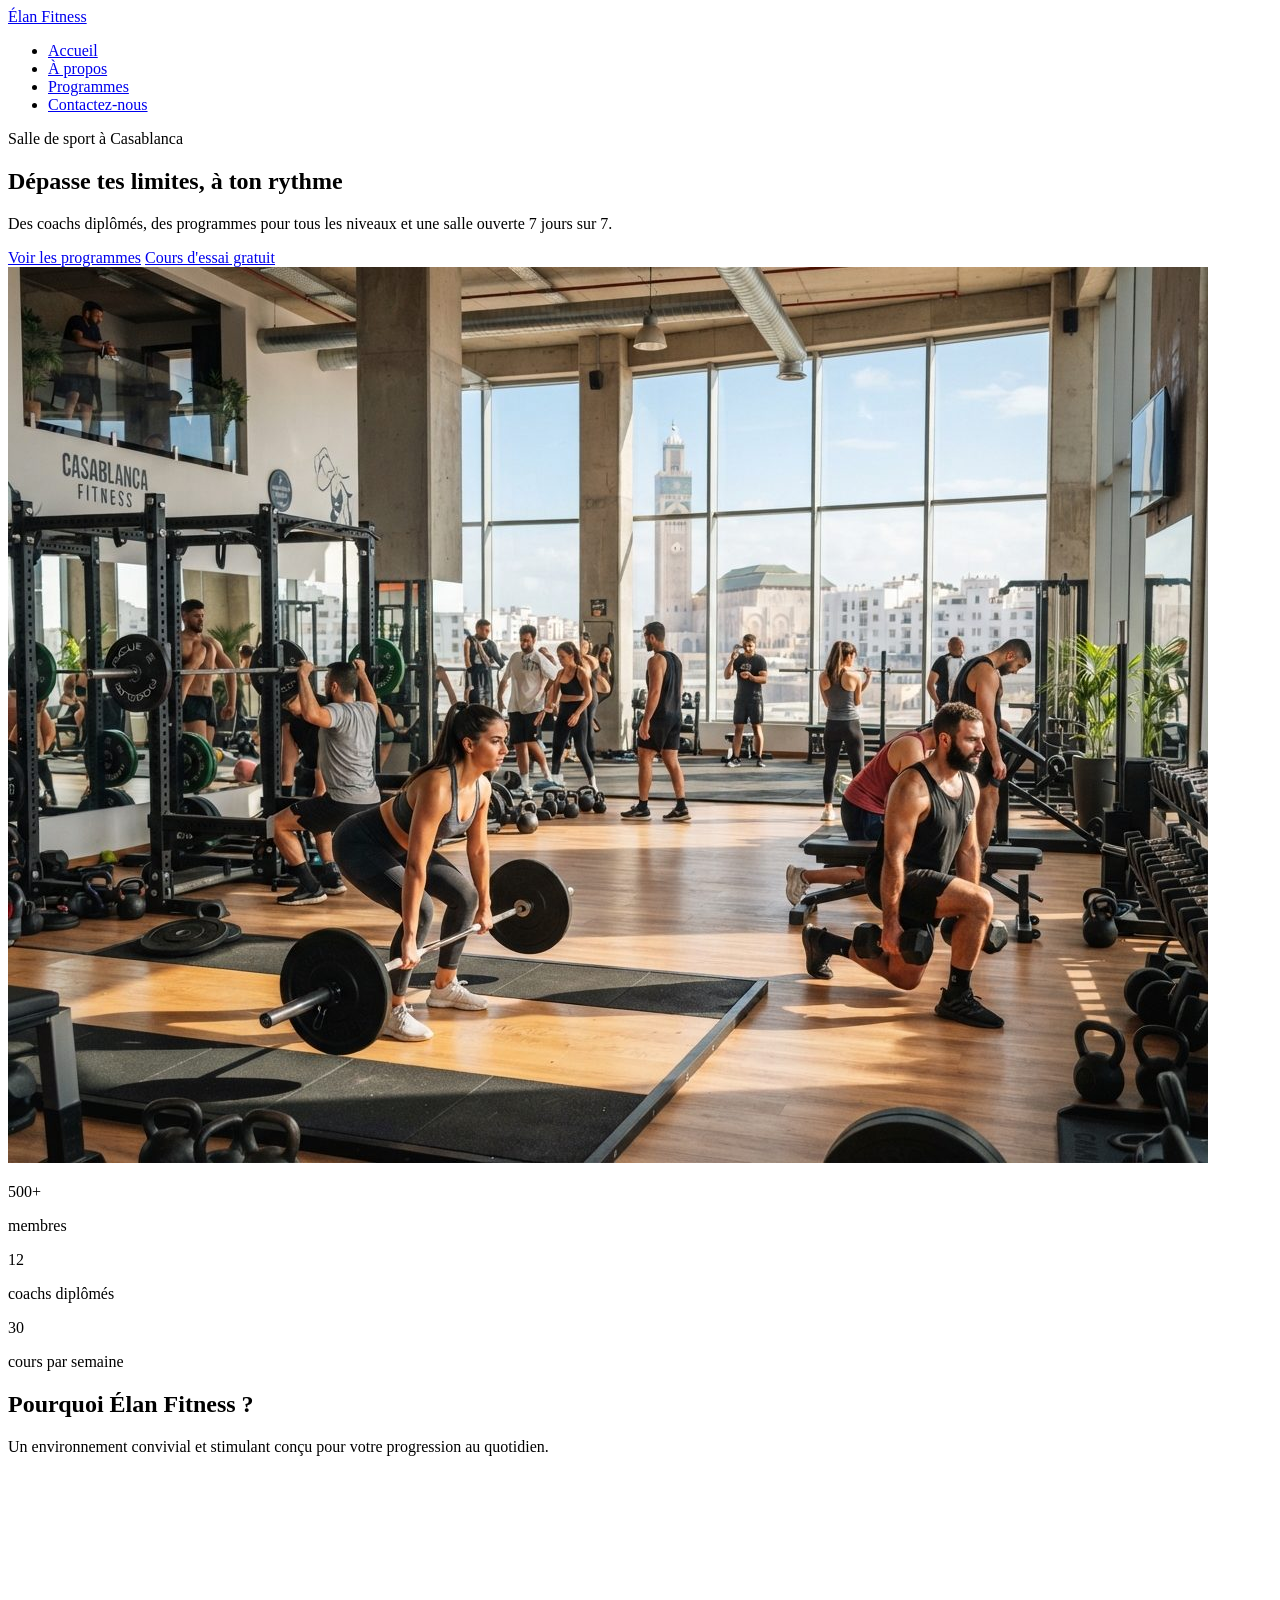
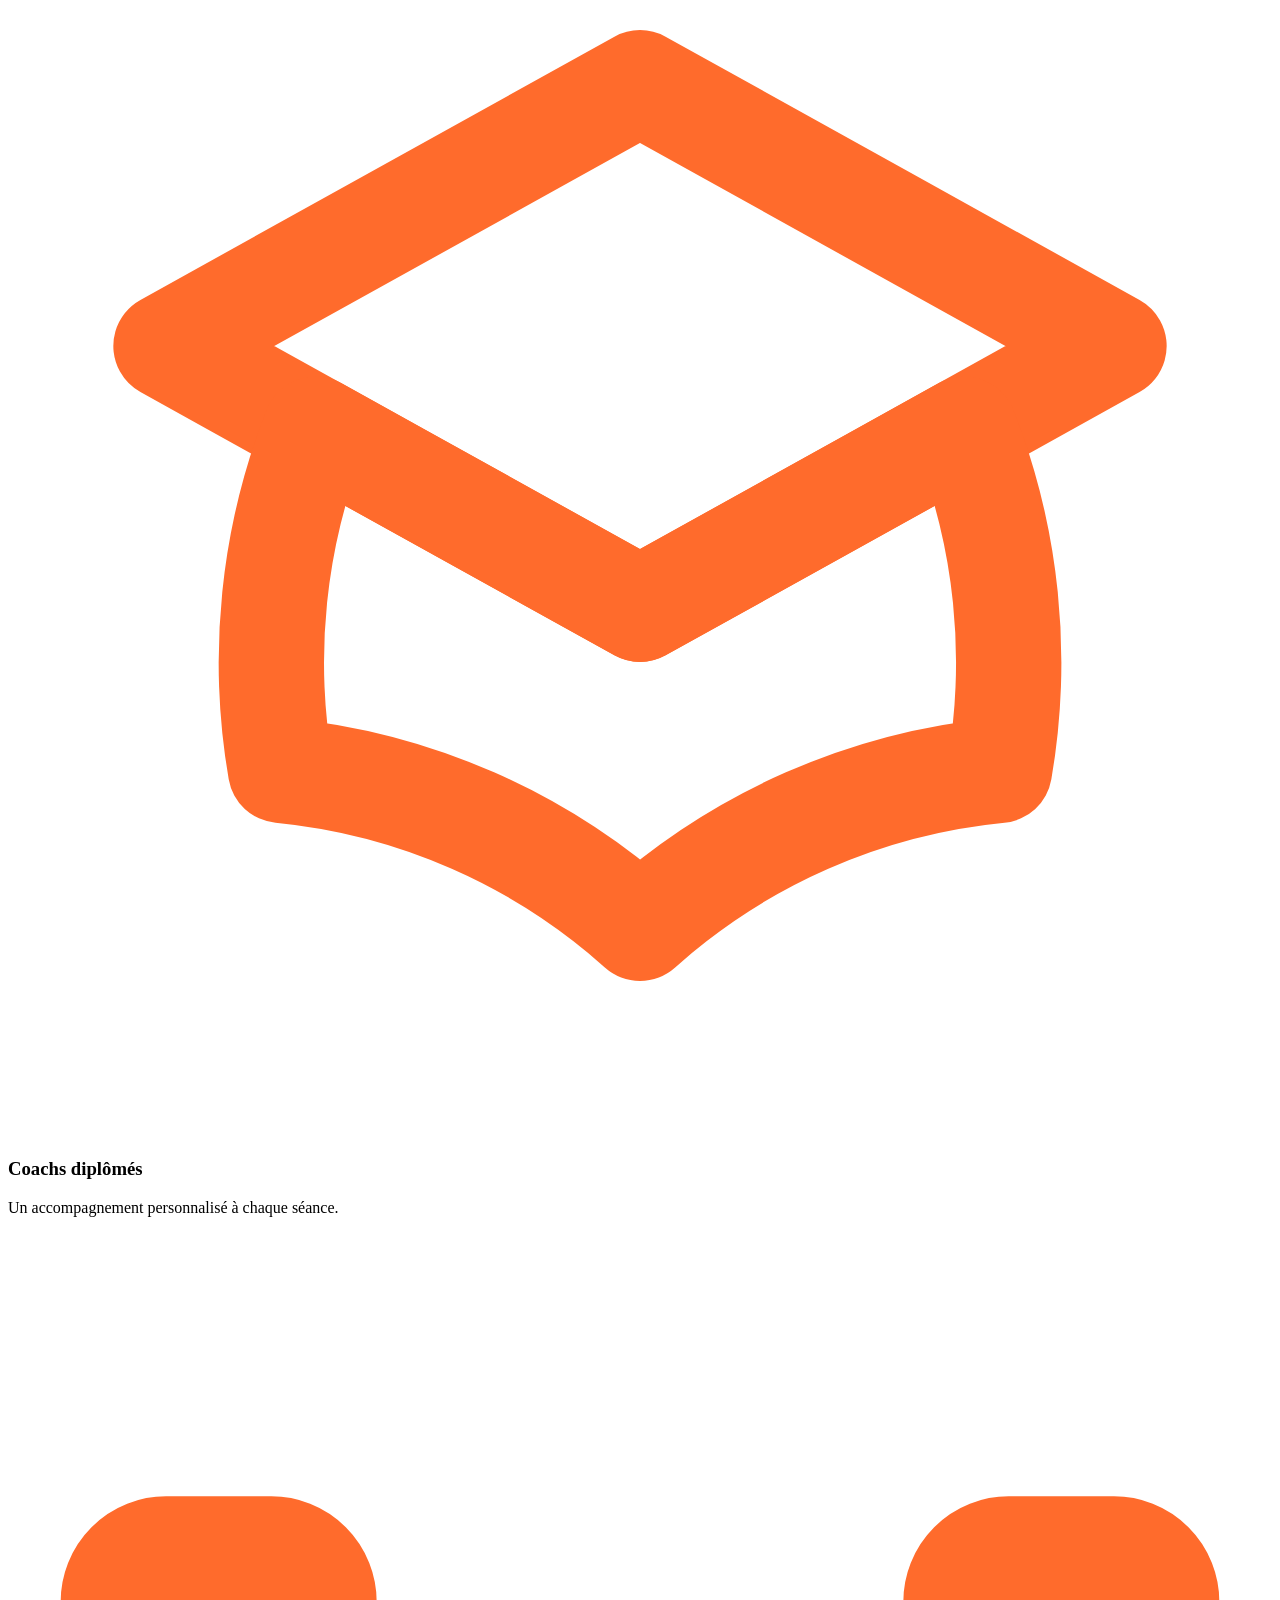
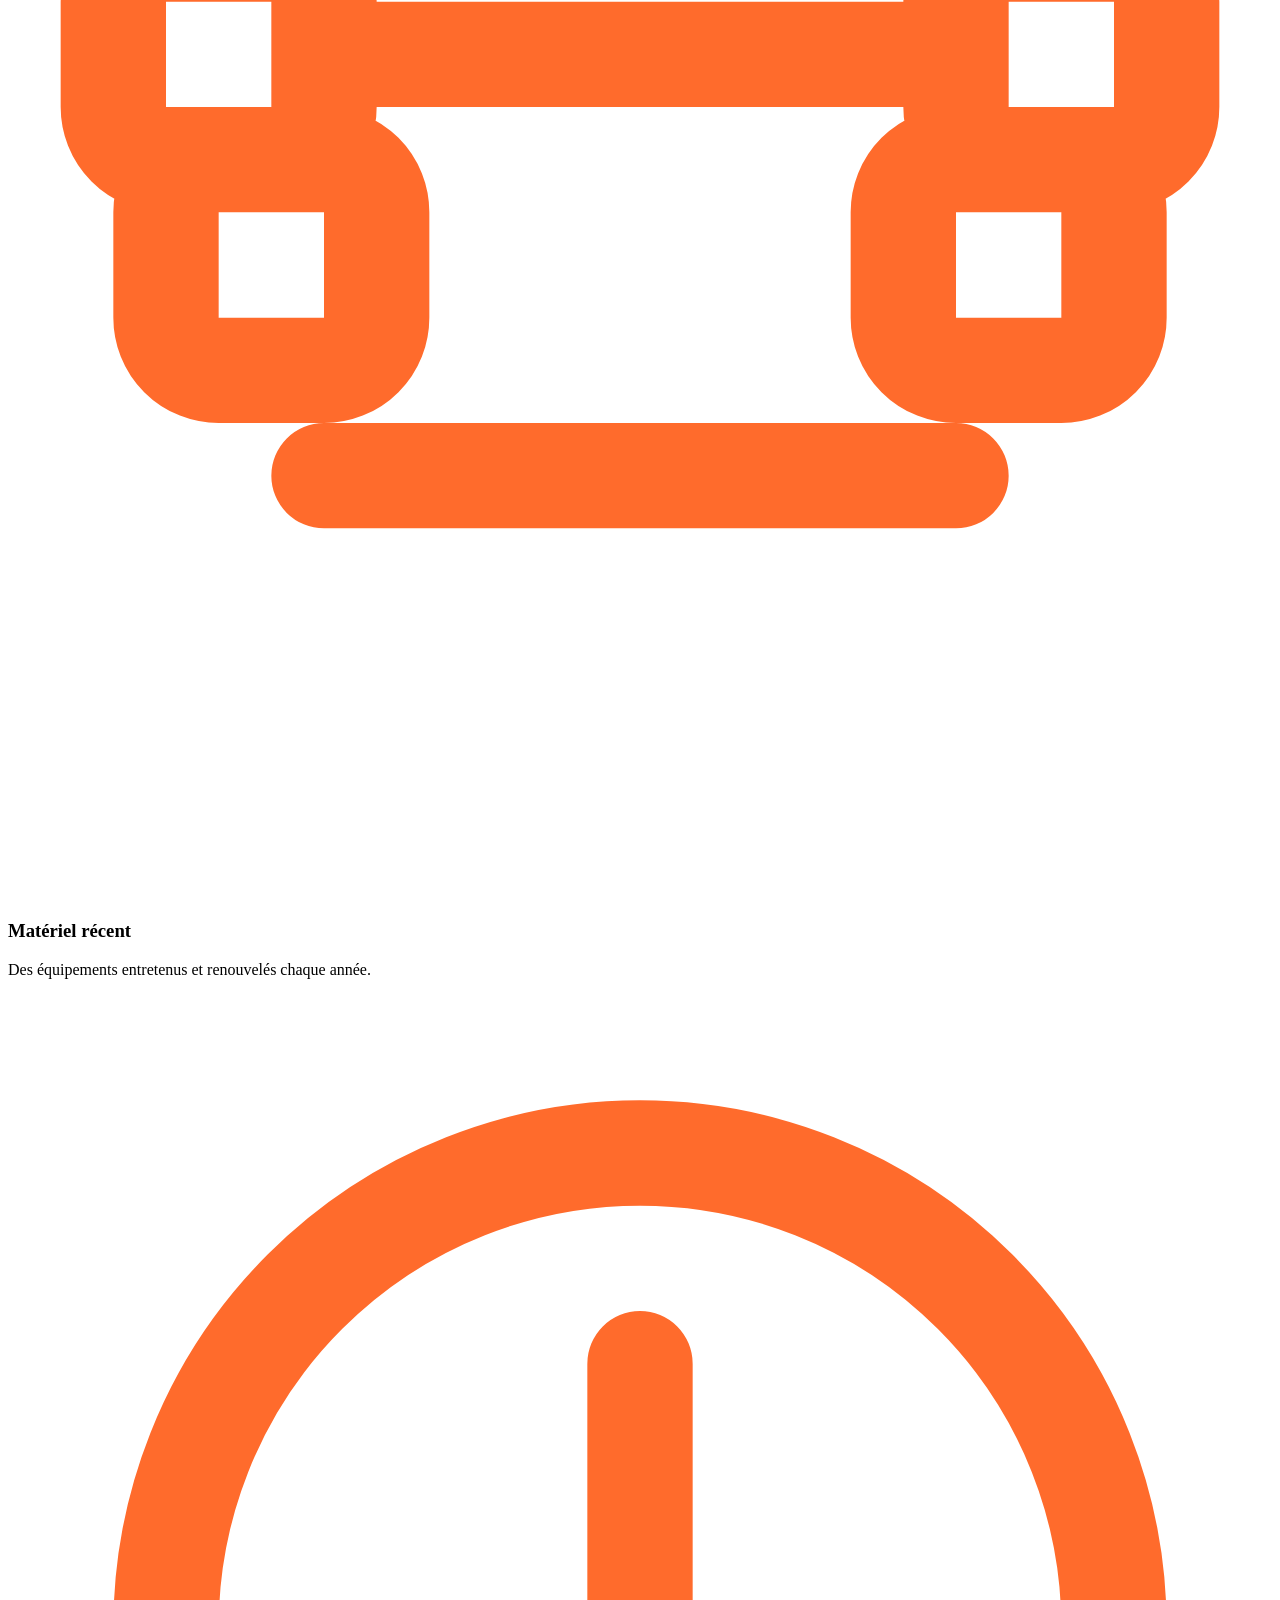
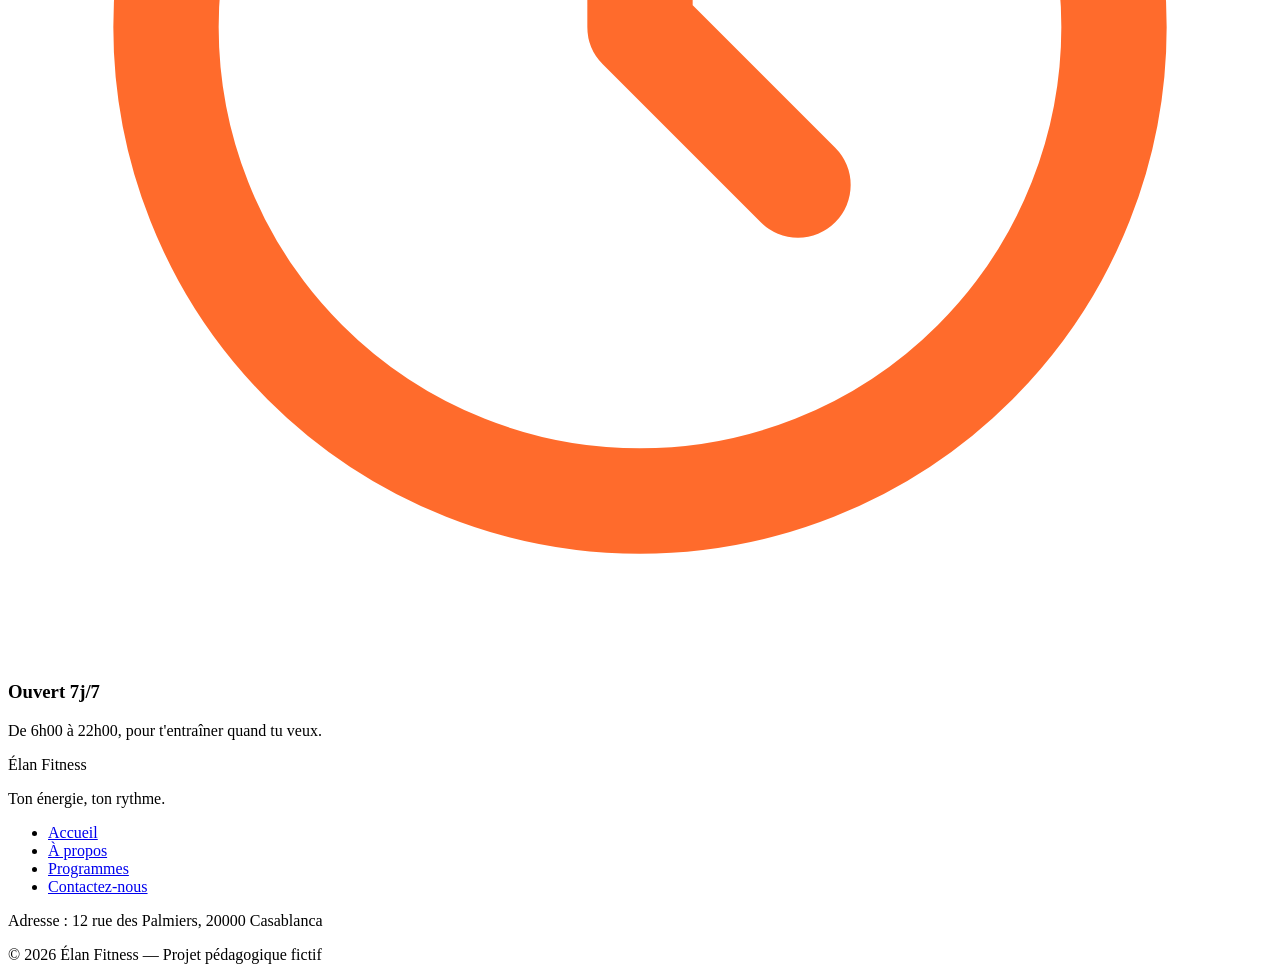
==== brief-1/index.html @ 72421d7d "contacter-nous" ====
<!DOCTYPE html>
<html lang="fr">
<head>
  <meta charset="UTF-8">
  <meta name="viewport" content="width=device-width, initial-scale=1">
  <meta name="description" content="Élan Fitness, salle de sport à Casablanca : musculation, yoga, cardio et boxe fitness avec des coachs diplômés. Réservez votre cours d'essai gratuit.">
  <title>Élan Fitness | Salle de sport à Casablanca</title>

  <link rel="preconnect" href="https://fonts.googleapis.com">
  <link rel="preconnect" href="https://fonts.gstatic.com" crossorigin>
  <link href="https://fonts.googleapis.com/css2?family=Inter:wght@400;500;600&family=Poppins:wght@600;700;800&display=swap" rel="stylesheet">

  <link rel="stylesheet" href="style.css">
</head>

<body>

  <header class="en-tete">
    <div class="conteneur en-tete-contenu">
      <a href="index.html" class="logo">Élan Fitness</a>

      <nav aria-label="Navigation principale">
        <ul class="menu">
          <li><a href="index.html" class="lien-actif">Accueil</a></li>
          <li><a href="propos.html"  >À propos</a></li>
          <li><a href="programmes.html"  >Programmes</a></li>
          <li><a href="contact.html" >Contactez-nous</a></li>
        </ul>
      </nav>
    </div>
  </header>

  <main>

    <section id="accueil" class="hero">
      <div class="conteneur">

        <div class="hero-contenu">
          <div class="hero-texte">
            <p class="sur-titre">Salle de sport à Casablanca</p>
            <h1>Dépasse tes limites, à ton rythme</h1>
            <p class="hero-description">
              Des coachs diplômés, des programmes pour tous les niveaux et une salle ouverte 7 jours sur 7.
            </p>
            <div class="boutons">
              <a href="#programmes" class="bouton bouton-principal">Voir les programmes</a>
              <a href="#contact" class="bouton bouton-secondaire">Cours d'essai gratuit</a>
            </div>
          </div>

          <img class="hero-image" src="img/hero.jpg" alt="Des personnes s'entraînent dans une salle de sport lumineuse à Casablanca">
        </div>

        <div class="chiffres">
          <div class="chiffre">
            <p class="chiffre-nombre">500+</p>
            <p>membres</p>
          </div>
          <div class="chiffre">
            <p class="chiffre-nombre">12</p>
            <p>coachs diplômés</p>
          </div>
          <div class="chiffre">
            <p class="chiffre-nombre">30</p>
            <p>cours par semaine</p>
          </div>
        </div>

      </div>
    </section>

    <section class="section section-blanche">
      <div class="conteneur">

        <div class="section-titre">
          <h2>Pourquoi Élan Fitness ?</h2>
          <p>Un environnement convivial et stimulant conçu pour votre progression au quotidien.</p>
        </div>

        <div class="cartes">
          <article class="carte carte-avantage">
            <div class="icone"><img src="img/icone-coach.svg" alt=""></div>
            <h3>Coachs diplômés</h3>
            <p>Un accompagnement personnalisé à chaque séance.</p>
          </article>

          <article class="carte carte-avantage">
            <div class="icone"><img src="img/icone-materiel.svg" alt=""></div>
            <h3>Matériel récent</h3>
            <p>Des équipements entretenus et renouvelés chaque année.</p>
          </article>

          <article class="carte carte-avantage">
            <div class="icone"><img src="img/icone-horloge.svg" alt=""></div>
            <h3>Ouvert 7j/7</h3>
            <p>De 6h00 à 22h00, pour t'entraîner quand tu veux.</p>
          </article>
        </div>

      </div>
    </section>

  </main>

  <footer class="pied-de-page">
    <div class="conteneur">

      <div class="pied-haut">
        <div>
          <p class="logo logo-clair">Élan Fitness</p>
          <p class="slogan">Ton énergie, ton rythme.</p>
        </div>

        <nav aria-label="Navigation du pied de page">
          <ul class="menu menu-pied">
            <li><a href="index.html">Accueil</a></li>
            <li><a href="propos.html">À propos</a></li>
            <li><a href="programmes.html">Programmes</a></li>
            <li><a href="contact.html">Contactez-nous</a></li>
          </ul>
        </nav>
      </div>

      <div class="pied-bas">
        <p>Adresse : 12 rue des Palmiers, 20000 Casablanca</p>
        <p>&copy; 2026 Élan Fitness — Projet pédagogique fictif</p>
      </div>

    </div>
  </footer>

</body>
</html>
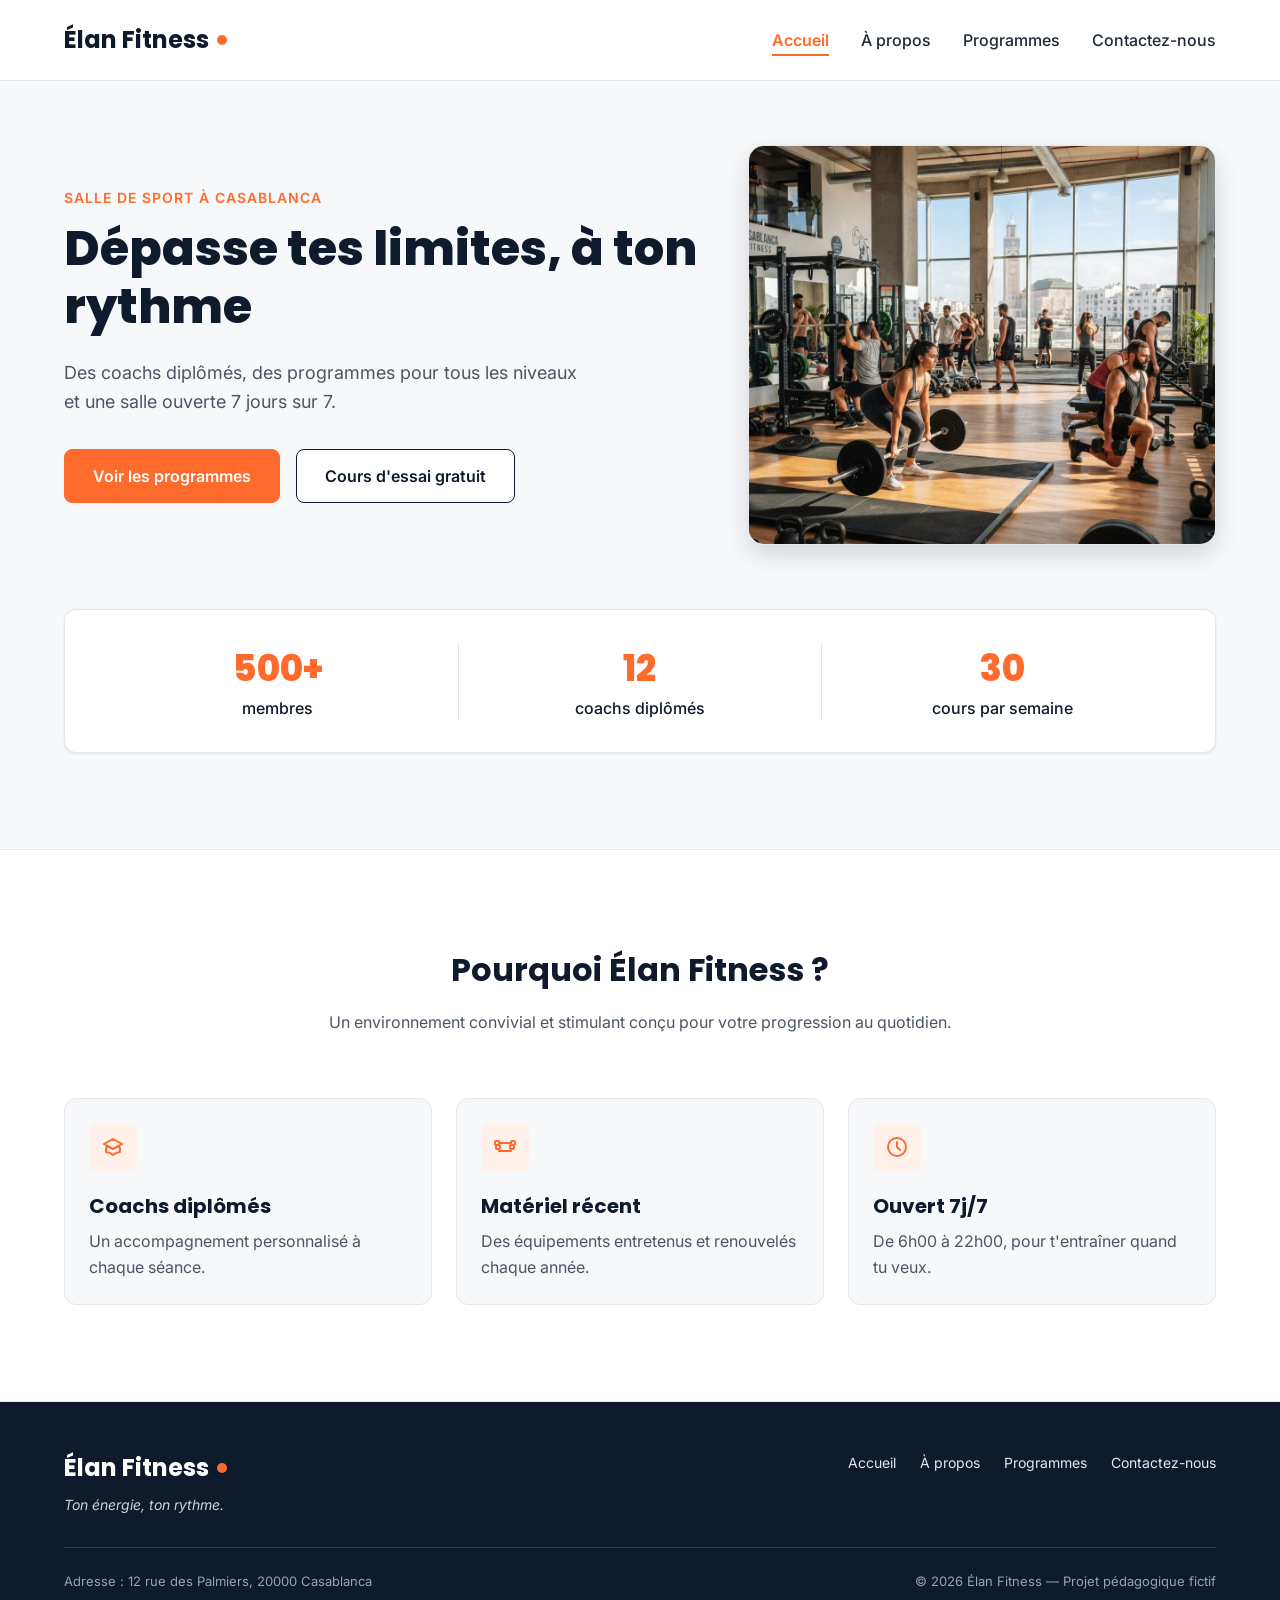
==== commit f024611b: "modifier contact" ====
--- a/brief-1/index.html
+++ b/brief-1/index.html
@@ -43,8 +43,8 @@
               Des coachs diplômés, des programmes pour tous les niveaux et une salle ouverte 7 jours sur 7.
             </p>
             <div class="boutons">
-              <a href="#programmes" class="bouton bouton-principal">Voir les programmes</a>
-              <a href="#contact" class="bouton bouton-secondaire">Cours d'essai gratuit</a>
+              <a href="programmes.html" class="bouton bouton-principal">Voir les programmes</a>
+              <a href="contact.html" class="bouton bouton-secondaire">Cours d'essai gratuit</a>
             </div>
           </div>
 
--- a/brief-1/style.css
+++ b/brief-1/style.css
@@ -0,0 +1,554 @@
+* {
+  box-sizing: border-box;
+  margin: 0;
+  padding: 0;
+}
+
+html {
+  scroll-behavior: smooth;
+}
+
+body {
+  font-family: 'Inter', Arial, sans-serif;
+  font-size: 16px;
+  line-height: 1.5;
+  color: #1F2937;
+  background-color: #F7F8FA;
+}
+
+h1, h2, h3, h4 {
+  font-family: 'Poppins', Arial, sans-serif;
+  color: #0F1B2D;
+}
+
+a {
+  color: inherit;
+  text-decoration: none;
+}
+
+ul {
+  list-style: none;
+}
+
+img {
+  display: block;
+  max-width: 100%;
+}
+
+a:focus-visible,
+button:focus-visible {
+  outline: 3px solid #FF6B2C;
+  outline-offset: 2px;
+}
+
+.conteneur {
+  width: 100%;
+  max-width: 1200px;
+  margin: 0 auto;
+  padding: 0 24px;
+}
+
+.section {
+  padding: 96px 0;
+}
+
+.section-blanche {
+  background-color: #FFFFFF;
+  border-top: 1px solid #E5E7EB;
+  border-bottom: 1px solid #E5E7EB;
+}
+
+.section-titre {
+  max-width: 640px;
+  margin: 0 auto 64px;
+  text-align: center;
+}
+
+.section-titre h2 {
+  font-size: 32px;
+  margin-bottom: 16px;
+}
+
+.section-titre h3 {
+  font-size: 26px;
+  margin-bottom: 12px;
+}
+
+.section-titre p {
+  color: #4B5563;
+}
+
+.sur-titre {
+  font-size: 14px;
+  font-weight: 600;
+  color: #FF6B2C;
+  text-transform: uppercase;
+  letter-spacing: 1px;
+  margin-bottom: 12px;
+}
+
+.bouton {
+  display: inline-block;
+  padding: 14px 28px;
+  border-radius: 8px;
+  font-size: 16px;
+  font-weight: 600;
+  text-align: center;
+  cursor: pointer;
+}
+
+.bouton-principal {
+  background-color: #FF6B2C;
+  border: 1px solid #FF6B2C;
+  color: #FFFFFF;
+}
+
+.bouton-principal:hover {
+  background-color: #F05817;
+}
+
+.bouton-secondaire {
+  background-color: #FFFFFF;
+  border: 1px solid #0F1B2D;
+  color: #0F1B2D;
+}
+
+.bouton-secondaire:hover {
+  background-color: #F3F4F6;
+}
+
+.cartes {
+  display: flex;
+  gap: 24px;
+}
+
+.carte {
+  flex: 1;
+  background-color: #FFFFFF;
+  border: 1px solid #E5E7EB;
+  border-radius: 12px;
+  box-shadow: 0 1px 3px rgba(15, 27, 45, 0.08);
+}
+
+.icone {
+  width: 48px;
+  height: 48px;
+  background-color: #FFF0EA;
+  border-radius: 8px;
+  display: flex;
+  align-items: center;
+  justify-content: center;
+}
+
+.icone img {
+  width: 24px;
+  height: 24px;
+}
+
+.icone-petite {
+  width: 32px;
+  height: 32px;
+  border-radius: 50%;
+}
+
+.icone-petite img {
+  width: 16px;
+  height: 16px;
+}
+
+.en-tete {
+  position: sticky;
+  top: 0;
+  z-index: 10;
+  background-color: #FFFFFF;
+  border-bottom: 1px solid #E5E7EB;
+}
+
+.en-tete-contenu {
+  height: 80px;
+  display: flex;
+  align-items: center;
+  justify-content: space-between;
+}
+
+.logo {
+  display: flex;
+  align-items: center;
+  font-family: 'Poppins', Arial, sans-serif;
+  font-size: 24px;
+  font-weight: 700;
+  color: #0F1B2D;
+}
+
+.logo::after {
+  content: "";
+  width: 10px;
+  height: 10px;
+  margin-left: 8px;
+  background-color: #FF6B2C;
+  border-radius: 50%;
+}
+
+.menu {
+  display: flex;
+  gap: 32px;
+}
+
+.menu a {
+  font-weight: 500;
+  padding-bottom: 4px;
+  border-bottom: 2px solid transparent;
+}
+
+.menu a:hover {
+  color: #FF6B2C;
+}
+
+.menu .lien-actif {
+  color: #FF6B2C;
+  font-weight: 600;
+  border-bottom-color: #FF6B2C;
+}
+
+.hero {
+  padding: 64px 0 96px;
+}
+
+.hero-contenu {
+  display: flex;
+  align-items: center;
+  gap: 32px;
+}
+
+.hero-texte {
+  flex: 7;
+}
+
+.hero-texte h1 {
+  font-size: 48px;
+  font-weight: 800;
+  line-height: 1.2;
+  margin-bottom: 24px;
+}
+
+.hero-description {
+  max-width: 520px;
+  font-size: 18px;
+  line-height: 1.6;
+  color: #4B5563;
+  margin-bottom: 32px;
+}
+
+.boutons {
+  display: flex;
+  flex-wrap: wrap;
+  gap: 16px;
+}
+
+.hero-image {
+  flex: 5;
+  min-width: 0;
+  height: 400px;
+  object-fit: cover;
+  border-radius: 16px;
+  border: 1px solid #E5E7EB;
+  box-shadow: 0 10px 25px rgba(15, 27, 45, 0.15);
+}
+
+.chiffres {
+  display: flex;
+  margin-top: 64px;
+  padding: 32px;
+  background-color: #FFFFFF;
+  border: 1px solid #E5E7EB;
+  border-radius: 12px;
+  box-shadow: 0 1px 3px rgba(15, 27, 45, 0.08);
+}
+
+.chiffre {
+  flex: 1;
+  text-align: center;
+  font-weight: 500;
+  color: #0F1B2D;
+}
+
+.chiffre + .chiffre {
+  border-left: 1px solid #E5E7EB;
+}
+
+.chiffre-nombre {
+  font-family: 'Poppins', Arial, sans-serif;
+  font-size: 36px;
+  font-weight: 800;
+  color: #FF6B2C;
+}
+
+.carte-avantage {
+  padding: 24px;
+  background-color: #F7F8FA;
+  box-shadow: none;
+}
+
+.carte-avantage .icone {
+  margin-bottom: 20px;
+}
+
+.carte-avantage h3 {
+  font-size: 20px;
+  margin-bottom: 8px;
+}
+
+.carte-avantage p {
+  color: #4B5563;
+  line-height: 1.6;
+}
+
+.apropos-contenu {
+  display: flex;
+  align-items: center;
+  gap: 64px;
+}
+
+.apropos-texte {
+  flex: 7;
+}
+
+.apropos-texte h2 {
+  font-size: 36px;
+  line-height: 1.2;
+  margin-bottom: 20px;
+}
+
+.apropos-texte p {
+  color: #4B5563;
+  line-height: 1.7;
+  margin-bottom: 16px;
+}
+
+.valeurs {
+  display: flex;
+  gap: 16px;
+  margin-top: 32px;
+}
+
+.valeur {
+  flex: 1;
+  display: flex;
+  align-items: center;
+  gap: 12px;
+  padding: 12px 16px;
+  background-color: #FFFFFF;
+  border: 1px solid #E5E7EB;
+  border-radius: 12px;
+  font-family: 'Poppins', Arial, sans-serif;
+  font-size: 14px;
+  font-weight: 600;
+  color: #0F1B2D;
+}
+
+.apropos-image {
+  flex: 5;
+  min-width: 0;
+  height: 360px;
+  object-fit: cover;
+  border-radius: 16px;
+  box-shadow: 0 10px 25px rgba(15, 27, 45, 0.15);
+}
+
+.carte-programme {
+  display: flex;
+  flex-direction: column;
+  overflow: hidden;
+}
+
+.carte-programme > img {
+  width: 100%;
+  height: 200px;
+  object-fit: cover;
+}
+
+.programme-corps {
+  flex: 1;
+  display: flex;
+  flex-direction: column;
+  padding: 20px;
+}
+
+.programme-corps h3 {
+  font-size: 20px;
+  margin-bottom: 8px;
+}
+
+.programme-corps p {
+  font-size: 15px;
+  color: #4B5563;
+}
+
+.etiquette {
+  align-self: flex-start;
+  padding: 4px 10px;
+  margin-bottom: 12px;
+  border-radius: 6px;
+  font-size: 12px;
+  font-weight: 600;
+}
+
+.etiquette-orange {
+  background-color: #FFEDE5;
+  color: #C2410C;
+}
+
+.etiquette-bleue {
+  background-color: #DBEAFE;
+  color: #1D4ED8;
+}
+
+.etiquette-verte {
+  background-color: #D1FAE5;
+  color: #047857;
+}
+
+.programme-corps .duree {
+  display: flex;
+  align-items: center;
+  gap: 8px;
+  margin-top: auto;
+  padding-top: 16px;
+  border-top: 1px solid #E5E7EB;
+  font-size: 13px;
+  font-weight: 600;
+  color: #0F1B2D;
+}
+
+.programme-corps h3 + p {
+  margin-bottom: 16px;
+}
+
+.duree img {
+  width: 16px;
+  height: 16px;
+}
+
+.formules {
+  margin-top: 96px;
+}
+
+.formule {
+  position: relative;
+  display: flex;
+  flex-direction: column;
+  padding: 28px;
+}
+
+.formule h4 {
+  font-size: 20px;
+}
+
+.prix {
+  margin: 8px 0 16px;
+  font-family: 'Poppins', Arial, sans-serif;
+  font-size: 30px;
+  font-weight: 800;
+  color: #FF6B2C;
+}
+
+.prix span {
+  font-family: 'Inter', Arial, sans-serif;
+  font-size: 16px;
+  font-weight: 500;
+  color: #4B5563;
+}
+
+.prix-note {
+  margin: -8px 0 16px;
+  font-size: 13px;
+  color: #4B5563;
+}
+
+.formule-liste {
+  flex: 1;
+  margin-bottom: 24px;
+}
+
+.formule-liste li {
+  padding-left: 28px;
+  margin-bottom: 12px;
+  font-size: 15px;
+  background-image: url('img/icone-check.svg');
+  background-repeat: no-repeat;
+  background-position: left center;
+  background-size: 16px;
+}
+
+.formule .bouton {
+  display: block;
+}
+
+.formule-populaire {
+  border: 2px solid #FF6B2C;
+  box-shadow: 0 10px 25px rgba(255, 107, 44, 0.2);
+}
+
+.badge-populaire {
+  position: absolute;
+  top: -14px;
+  left: 50%;
+  transform: translateX(-50%);
+  padding: 4px 14px;
+  background-color: #FF6B2C;
+  border-radius: 999px;
+  font-size: 12px;
+  font-weight: 700;
+  text-transform: uppercase;
+  color: #FFFFFF;
+}
+
+.pied-de-page {
+  padding: 48px 0 32px;
+  background-color: #0F1B2D;
+  color: #FFFFFF;
+}
+
+.pied-haut {
+  display: flex;
+  justify-content: space-between;
+  align-items: flex-start;
+  padding-bottom: 32px;
+  border-bottom: 1px solid rgba(255, 255, 255, 0.15);
+}
+
+.logo-clair {
+  color: #FFFFFF;
+}
+
+.slogan {
+  margin-top: 8px;
+  font-size: 14px;
+  font-style: italic;
+  color: #CBD5E1;
+}
+
+.menu-pied {
+  gap: 24px;
+}
+
+.menu-pied a {
+  font-size: 14px;
+  font-weight: 400;
+  color: #E2E8F0;
+}
+
+.pied-bas {
+  display: flex;
+  justify-content: space-between;
+  margin-top: 24px;
+  font-size: 13px;
+  color: #94A3B8;
+}
+
+
+.centre { text-align: center; color: #1d3557; }
+
+
+.box { color: #FFFFFF; background:#FF6B2C; border:  1px solid #FF6B2C; 
+  padding: 10px; border-radius: 12px; position: relative; height: 180px; width: 50%; text-align: center; }
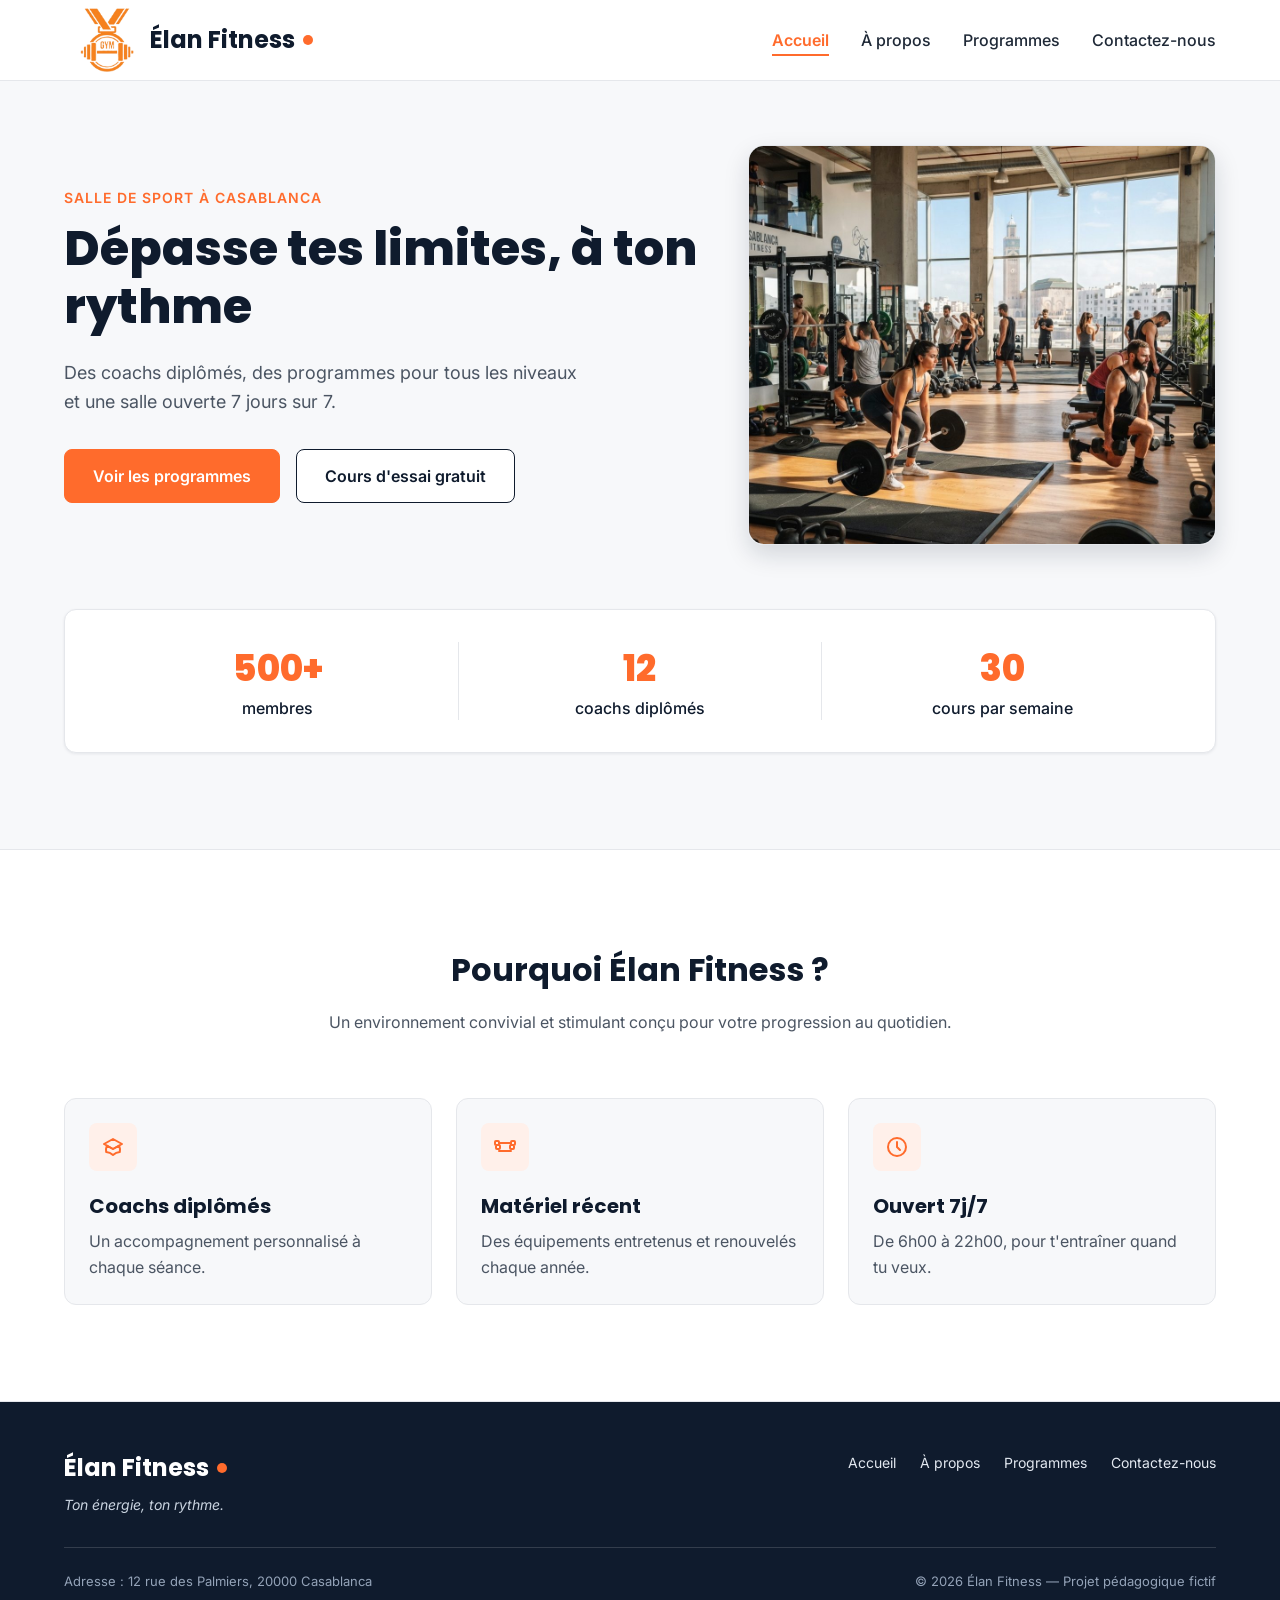
==== commit 88902473: "add log" ====
--- a/brief-1/index.html
+++ b/brief-1/index.html
@@ -17,7 +17,10 @@
 
   <header class="en-tete">
     <div class="conteneur en-tete-contenu">
-      <a href="index.html" class="logo">Élan Fitness</a>
+      <div class="logo-fitness">
+      <img src="img/logo.png">
+    </div>
+      <a href="index.html" class="logoo">Élan Fitness</a>
 
       <nav aria-label="Navigation principale">
         <ul class="menu">
--- a/brief-1/style.css
+++ b/brief-1/style.css
@@ -550,5 +550,86 @@
 .centre { text-align: center; color: #1d3557; }
 
 
-.box { color: #FFFFFF; background:#FF6B2C; border:  1px solid #FF6B2C; 
-  padding: 10px; border-radius: 12px; position: relative; height: 180px; width: 50%; text-align: center; }
+.contact-box {
+    color:#0F1B2D;
+    background: #FFFFFF;
+    border: 1px solid #0F1B2D;
+    padding: 40px;
+    border-radius: 12px;
+    width: 500px;
+}
+
+.contact-box p {
+    display: flex;
+    align-items: center;
+    margin: 15px 0;
+}
+
+.contact-box label {
+    width: 160px;
+    text-align: left;
+}
+
+.contact-box input,
+.contact-box textarea {
+    flex: 1;
+    margin-left: 5px;
+}
+
+
+.contact-button { position: absolute;
+    right: 55%; 
+    background-color:  #FF6B2c; 
+    border: 1px solid #FF6B2C;
+    padding: 10px; 
+    border-radius: 12px;
+    padding: 8px;
+    width: 100px; }
+
+.contact-container {
+    display: flex;
+    justify-content: center;
+    align-items: center;
+    gap: 50px;
+    max-width: 1100px;
+    margin: 50px auto;
+}
+
+
+.contact-image {
+    width: 450px;
+}
+
+.contact-image img {
+    width: 100%;
+    height: 450px;
+    object-fit: cover;
+    border-radius: 12px;
+}
+
+.logo-fitness {
+  width: 15%;
+}
+
+.logo-fitness img {
+  width: 50%;
+}
+.logoo{
+  position: absolute;
+  left: 150PX;
+  display: flex;
+  align-items: center;
+  font-family: 'Poppins', Arial, sans-serif;
+  font-size: 24px;
+  font-weight: 700;
+  color: #0F1B2D;
+}
+
+.logoo::after {
+  content: "";
+  width: 10px;
+  height: 10px;
+  margin-left: 8px;
+  background-color: #FF6B2C;
+  border-radius: 50%;
+}
